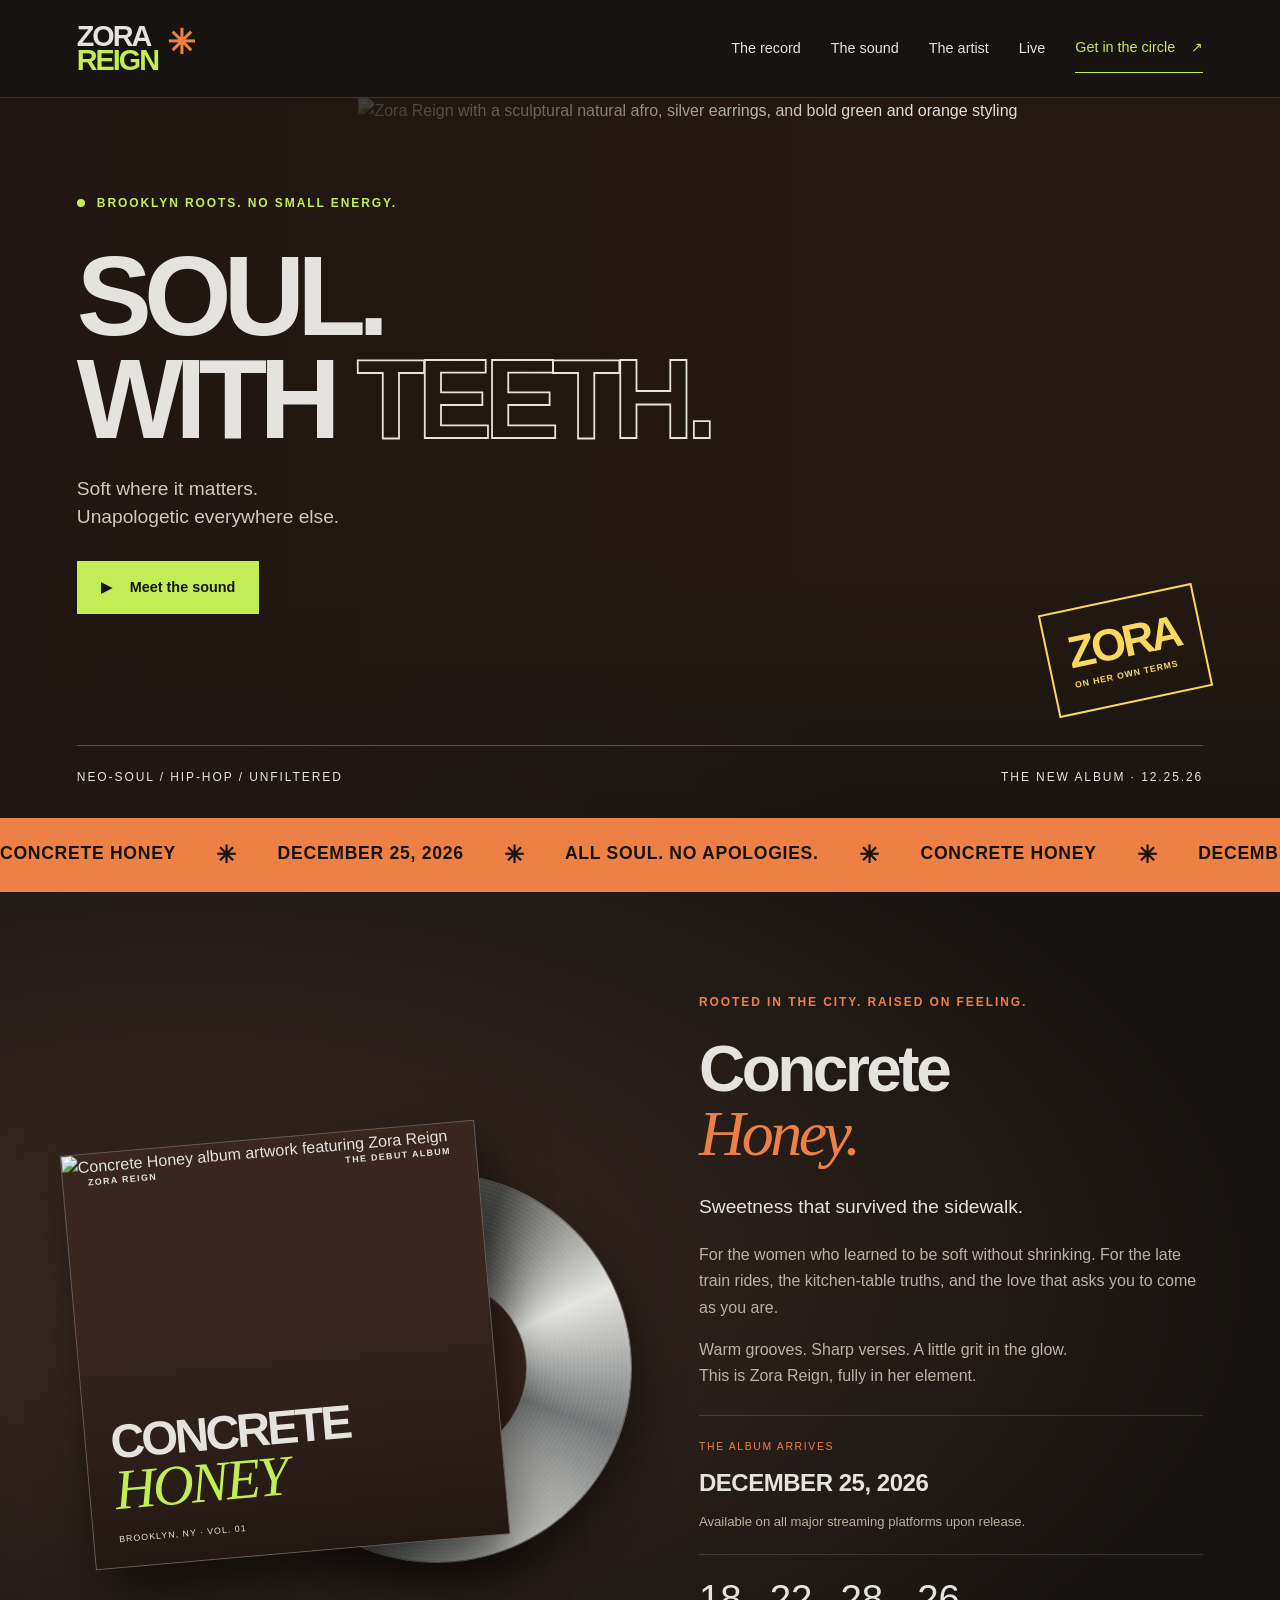
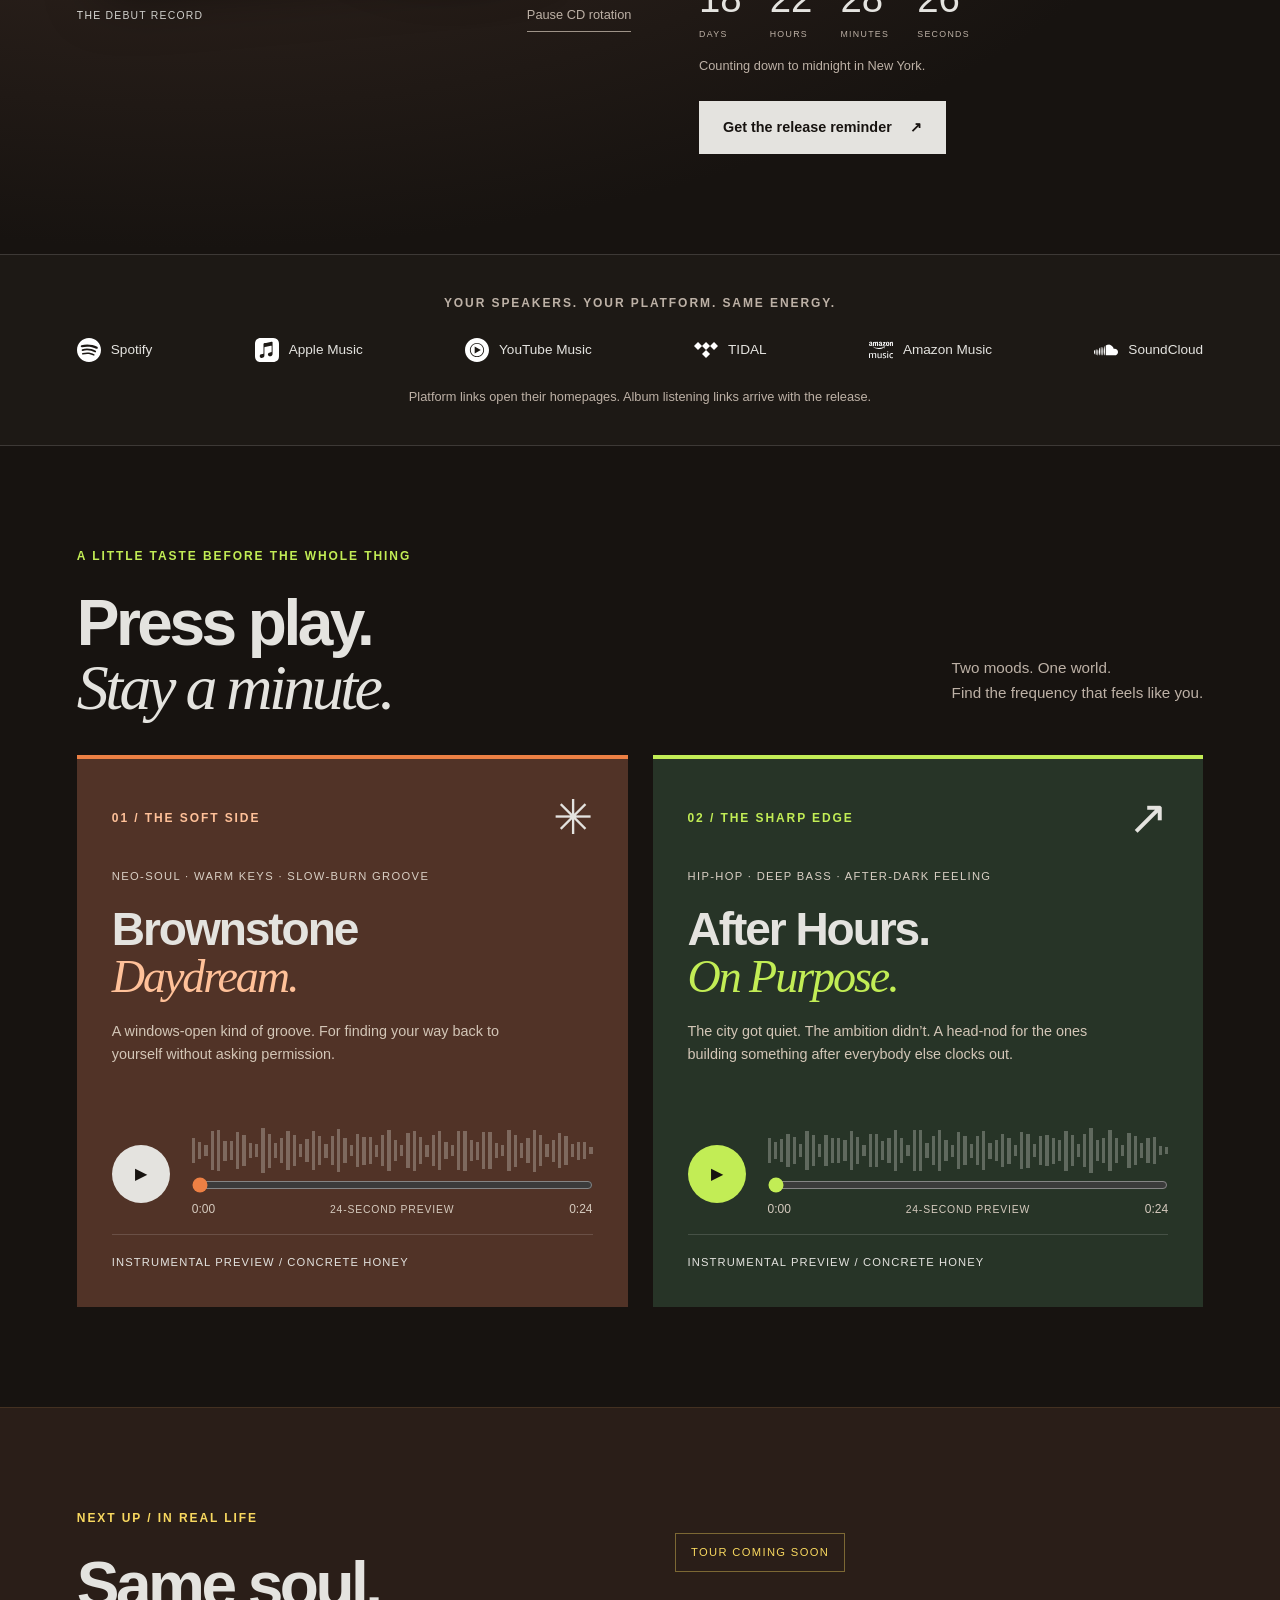
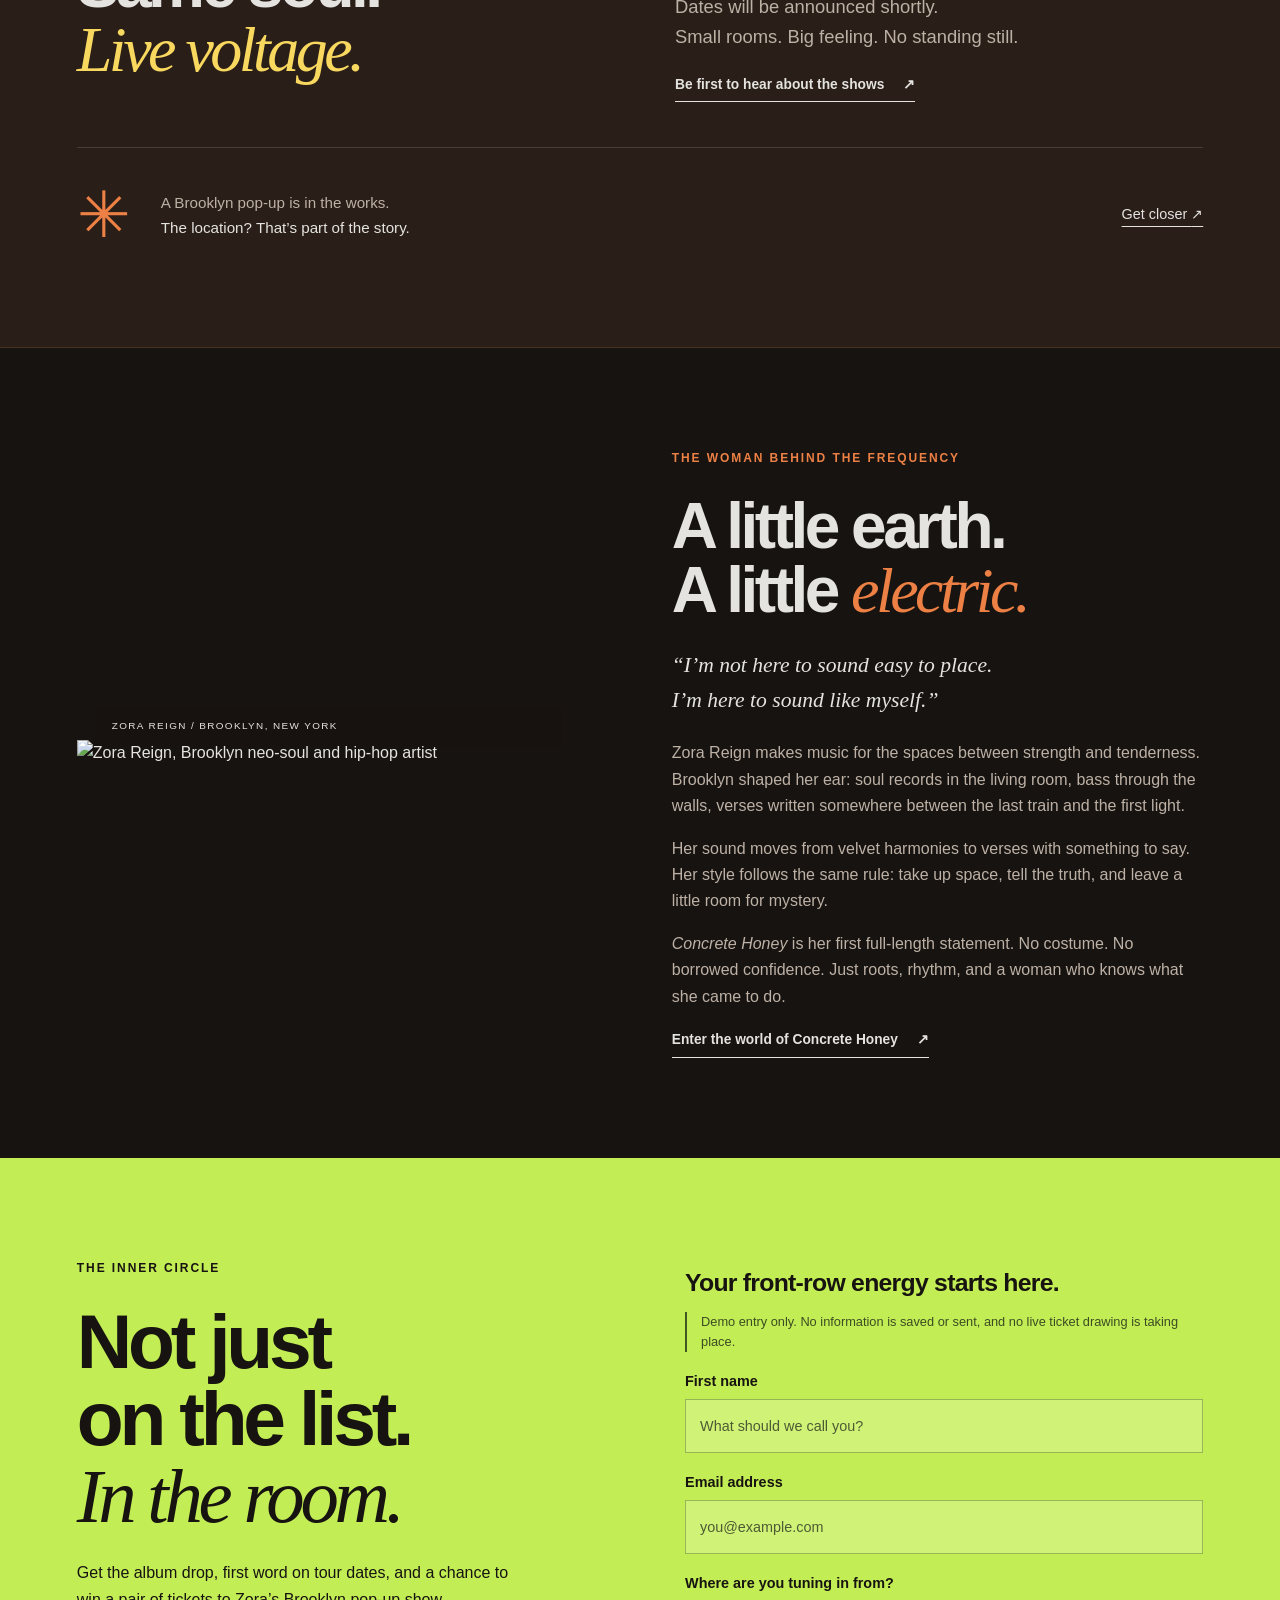
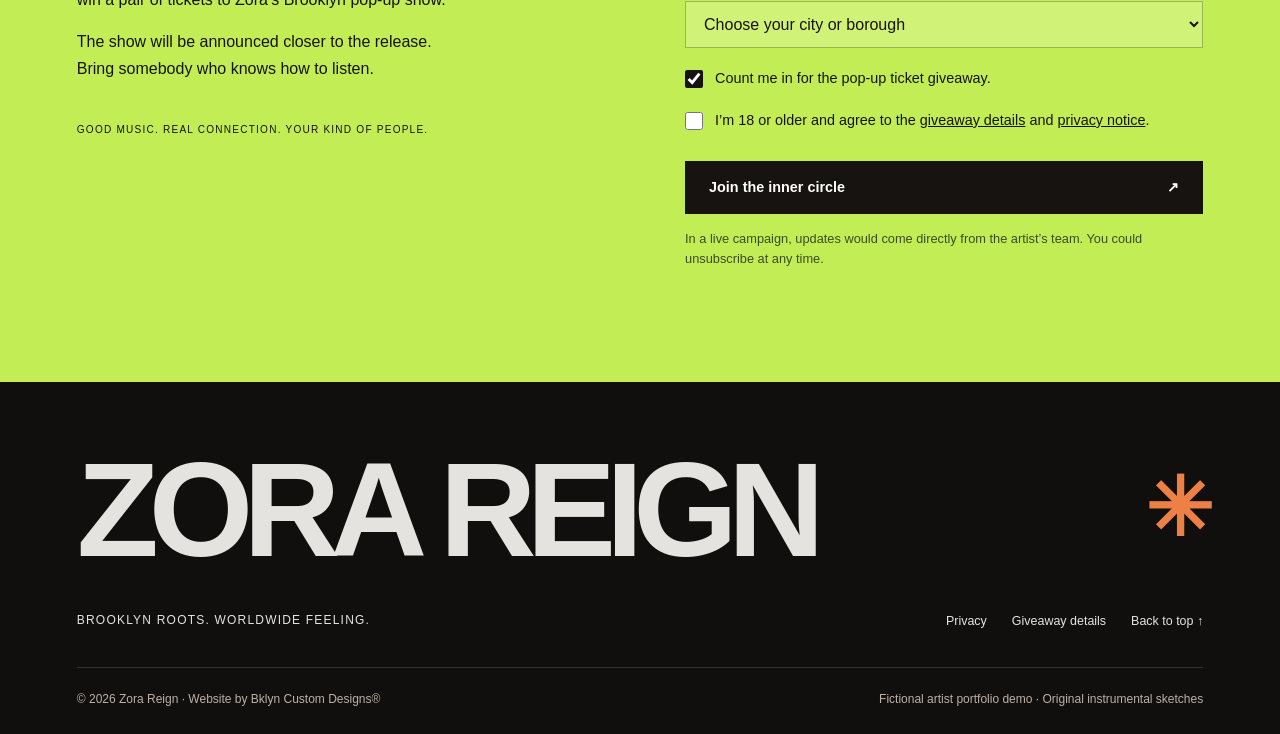
==== index.html @ 590b7a4b "Add Zora Reign artist website" ====
<!doctype html>
<html lang="en">
<head><meta charset="utf-8"><meta name="viewport" content="width=device-width, initial-scale=1"><meta name="theme-color" content="#171310"><meta name="description" content="Enter the world of Zora Reign. Concrete Honey arrives December 25, 2026. Hear the first sounds and get closer to the music."><title>Zora Reign — Concrete Honey · December 25, 2026</title><link rel="icon" href="assets/favicon.svg"><link rel="stylesheet" href="assets/styles.css"><script src="assets/app.js" defer></script></head>
<body>
<a class="skip" href="#main">Skip to content</a>
<header><a class="wordmark" href="index.html" aria-label="Zora Reign home">ZORA<span>REIGN</span><i aria-hidden="true">✳</i></a><button class="menu-button" aria-controls="navigation" aria-expanded="false">Menu <span aria-hidden="true">☰</span></button><nav id="navigation" aria-label="Main navigation"><a href="#album">The record</a><a href="#listen">The sound</a><a href="#artist">The artist</a><a href="#live">Live</a><a class="nav-cta" href="#inner-circle">Get in the circle <span aria-hidden="true">↗</span></a></nav></header>
<main id="main">
<section class="hero" aria-labelledby="hero-title"><img class="hero-photo" src="assets/artist.jpg" alt="Zora Reign with a sculptural natural afro, silver earrings, and bold green and orange styling"><div class="hero-shade"></div><div class="hero-content"><div class="eyebrow"><span class="signal" aria-hidden="true"></span> BROOKLYN ROOTS. NO SMALL ENERGY.</div><h1 id="hero-title">SOUL.<br>WITH <span class="outline-type">TEETH.</span></h1><p>Soft where it matters.<br>Unapologetic everywhere else.</p><a class="button green" href="#listen"><span aria-hidden="true">▶</span> Meet the sound</a></div><div class="hero-bottom"><span>NEO-SOUL / HIP-HOP / UNFILTERED</span><span>THE NEW ALBUM · 12.25.26</span></div><div class="hero-stamp" aria-hidden="true">ZORA<br><small>ON HER OWN TERMS</small></div></section>
<div class="ribbon" aria-label="Concrete Honey arrives December 25, 2026"><div aria-hidden="true">CONCRETE HONEY <span>✳</span> DECEMBER 25, 2026 <span>✳</span> ALL SOUL. NO APOLOGIES. <span>✳</span> CONCRETE HONEY <span>✳</span> DECEMBER 25, 2026 <span>✳</span></div></div>
<section class="album section" id="album" aria-labelledby="album-title"><div class="record-art"><div class="record-stage"><div class="disc" aria-hidden="true"><div class="disc-label"><span>ZORA REIGN</span><b>CONCRETE<br>HONEY</b><small>SIDE A / 2026</small></div><div class="disc-hole"></div></div><div class="sleeve"><img src="assets/artist.jpg" alt="Concrete Honey album artwork featuring Zora Reign"><div class="cover-top"><span>ZORA REIGN</span><span>THE DEBUT ALBUM</span></div><div class="cover-title">CONCRETE<br><em>HONEY</em></div><span class="cover-edition">BROOKLYN, NY · VOL. 01</span></div></div><div class="art-controls"><span>THE DEBUT RECORD</span><button id="spin-control" aria-pressed="true">Pause CD rotation</button></div></div><div class="album-copy"><span class="eyebrow orange">ROOTED IN THE CITY. RAISED ON FEELING.</span><h2 id="album-title">Concrete<br><em>Honey.</em></h2><p class="lead">Sweetness that survived the sidewalk.</p><p>For the women who learned to be soft without shrinking. For the late train rides, the kitchen-table truths, and the love that asks you to come as you are.</p><p>Warm grooves. Sharp verses. A little grit in the glow.<br>This is Zora Reign, fully in her element.</p><div class="release"><span>THE ALBUM ARRIVES</span><strong>DECEMBER 25, 2026</strong><span>Available on all major streaming platforms upon release.</span></div><div class="countdown" aria-label="Time until album release"><div><strong id="days">82</strong><span>DAYS</span></div><div><strong id="hours">00</strong><span>HOURS</span></div><div><strong id="minutes">00</strong><span>MINUTES</span></div><div><strong id="seconds">00</strong><span>SECONDS</span></div></div><p id="release-status" class="small" aria-live="polite">Counting down to midnight in New York.</p><a class="button silver" href="#inner-circle">Get the release reminder <span aria-hidden="true">↗</span></a></div></section>
<section class="platform-section"><span class="eyebrow">YOUR SPEAKERS. YOUR PLATFORM. SAME ENERGY.</span><div class="platforms"><a href="https://open.spotify.com/" target="_blank" rel="noopener noreferrer"><img src="assets/spotify.svg" alt="">Spotify<span class="sr"> (platform homepage, opens a new tab)</span></a><a href="https://music.apple.com/" target="_blank" rel="noopener noreferrer"><img src="assets/applemusic.svg" alt="">Apple Music<span class="sr"> (platform homepage, opens a new tab)</span></a><a href="https://music.youtube.com/" target="_blank" rel="noopener noreferrer"><img src="assets/youtubemusic.svg" alt="">YouTube Music<span class="sr"> (platform homepage, opens a new tab)</span></a><a href="https://tidal.com/" target="_blank" rel="noopener noreferrer"><img src="assets/tidal.svg" alt="">TIDAL<span class="sr"> (platform homepage, opens a new tab)</span></a><a href="https://music.amazon.com/" target="_blank" rel="noopener noreferrer"><img src="assets/amazonmusic.svg" alt="">Amazon Music<span class="sr"> (platform homepage, opens a new tab)</span></a><a href="https://soundcloud.com/" target="_blank" rel="noopener noreferrer"><img src="assets/soundcloud.svg" alt="">SoundCloud<span class="sr"> (platform homepage, opens a new tab)</span></a></div><p class="small">Platform links open their homepages. Album listening links arrive with the release.</p></section>
<section class="listen section" id="listen" aria-labelledby="listen-title"><div class="section-heading"><div><span class="eyebrow green-text">A LITTLE TASTE BEFORE THE WHOLE THING</span><h2 id="listen-title">Press play.<br><em>Stay a minute.</em></h2></div><p>Two moods. One world.<br>Find the frequency that feels like you.</p></div><div class="tracks">
<section class="track track-warm" aria-labelledby="brownstone-title" data-track="brownstone"><div class="track-top"><span class="eyebrow">01 / THE SOFT SIDE</span><span class="track-symbol" aria-hidden="true">✳</span></div><span class="track-genre">NEO-SOUL · WARM KEYS · SLOW-BURN GROOVE</span><h3 id="brownstone-title">Brownstone<br><em>Daydream.</em></h3><p>A windows-open kind of groove. For finding your way back to yourself without asking permission.</p><div class="audio-player"><button class="play-button" aria-label="Play Brownstone Daydream preview"><span aria-hidden="true">▶</span></button><div class="audio-main"><div class="waveform" aria-hidden="true"></div><label class="sr" for="seek-brownstone">Seek Brownstone Daydream preview</label><input id="seek-brownstone" class="seek" type="range" min="0" max="24" step="0.1" value="0"><div class="time"><span class="elapsed">0:00</span><span>24-SECOND PREVIEW</span><span class="duration">0:24</span></div></div></div><audio preload="metadata" controls src="assets/audio/brownstone.mp3">Your browser does not support audio playback.</audio><p class="audio-message small" role="status"></p><span class="track-credit">INSTRUMENTAL PREVIEW / CONCRETE HONEY</span></section>
<section class="track track-green" aria-labelledby="after-title" data-track="after-hours"><div class="track-top"><span class="eyebrow">02 / THE SHARP EDGE</span><span class="track-symbol" aria-hidden="true">↗</span></div><span class="track-genre">HIP-HOP · DEEP BASS · AFTER-DARK FEELING</span><h3 id="after-title">After Hours.<br><em>On Purpose.</em></h3><p>The city got quiet. The ambition didn’t. A head-nod for the ones building something after everybody else clocks out.</p><div class="audio-player"><button class="play-button" aria-label="Play After Hours On Purpose preview"><span aria-hidden="true">▶</span></button><div class="audio-main"><div class="waveform" aria-hidden="true"></div><label class="sr" for="seek-after">Seek After Hours On Purpose preview</label><input id="seek-after" class="seek" type="range" min="0" max="24" step="0.1" value="0"><div class="time"><span class="elapsed">0:00</span><span>24-SECOND PREVIEW</span><span class="duration">0:24</span></div></div></div><audio preload="metadata" controls src="assets/audio/after-hours.mp3">Your browser does not support audio playback.</audio><p class="audio-message small" role="status"></p><span class="track-credit">INSTRUMENTAL PREVIEW / CONCRETE HONEY</span></section>
</div></section>
<section class="live section" id="live" aria-labelledby="live-title"><span class="eyebrow yellow">NEXT UP / IN REAL LIFE</span><div class="live-row"><h2 id="live-title">Same soul.<br><em>Live voltage.</em></h2><div><span class="live-pill">TOUR COMING SOON</span><p>Dates will be announced shortly.<br>Small rooms. Big feeling. No standing still.</p><a class="text-link" href="#inner-circle">Be first to hear about the shows <span aria-hidden="true">↗</span></a></div></div><div class="live-note"><span aria-hidden="true">✳</span><p>A Brooklyn pop-up is in the works.<br><strong>The location? That’s part of the story.</strong></p><a href="#inner-circle">Get closer <span aria-hidden="true">↗</span></a></div></section>
<section class="artist section" id="artist" aria-labelledby="artist-title"><div class="artist-image"><img src="assets/artist.jpg" alt="Zora Reign, Brooklyn neo-soul and hip-hop artist" loading="lazy"><span class="image-label">ZORA REIGN / BROOKLYN, NEW YORK</span></div><div class="artist-copy"><span class="eyebrow orange">THE WOMAN BEHIND THE FREQUENCY</span><h2 id="artist-title">A little earth.<br>A little <em>electric.</em></h2><p class="lead">“I’m not here to sound easy to place.<br>I’m here to sound like myself.”</p><p>Zora Reign makes music for the spaces between strength and tenderness. Brooklyn shaped her ear: soul records in the living room, bass through the walls, verses written somewhere between the last train and the first light.</p><p>Her sound moves from velvet harmonies to verses with something to say. Her style follows the same rule: take up space, tell the truth, and leave a little room for mystery.</p><p><em>Concrete Honey</em> is her first full-length statement. No costume. No borrowed confidence. Just roots, rhythm, and a woman who knows what she came to do.</p><a class="text-link" href="#album">Enter the world of Concrete Honey <span aria-hidden="true">↗</span></a></div></section>
<section class="circle section" id="inner-circle" aria-labelledby="circle-title"><div class="circle-copy"><span class="eyebrow">THE INNER CIRCLE</span><h2 id="circle-title">Not just<br>on the list.<br><em>In the room.</em></h2><p>Get the album drop, first word on tour dates, and a chance to win a pair of tickets to Zora’s Brooklyn pop-up show.</p><p>The show will be announced closer to the release.<br>Bring somebody who knows how to listen.</p><span class="circle-note">GOOD MUSIC. REAL CONNECTION. YOUR KIND OF PEOPLE.</span></div><form id="fan-form"><h3>Your front-row energy starts here.</h3><p class="small demo-note">Demo entry only. No information is saved or sent, and no live ticket drawing is taking place.</p><label for="fan-name">First name</label><input id="fan-name" name="name" autocomplete="given-name" maxlength="60" required placeholder="What should we call you?"><label for="fan-email">Email address</label><input id="fan-email" name="email" type="email" autocomplete="email" maxlength="200" required placeholder="you@example.com"><label for="fan-city">Where are you tuning in from?</label><select id="fan-city" name="city" required><option value="">Choose your city or borough</option><option>Brooklyn</option><option>Manhattan</option><option>Queens</option><option>The Bronx</option><option>Staten Island</option><option>Beyond New York City</option></select><label class="check"><input id="ticket-opt-in" name="tickets" type="checkbox" checked><span>Count me in for the pop-up ticket giveaway.</span></label><label class="check"><input name="consent" type="checkbox" required><span>I’m 18 or older and agree to the <a href="giveaway.html">giveaway details</a> and <a href="privacy.html">privacy notice</a>.</span></label><button type="submit" class="button black" disabled>Join the inner circle <span aria-hidden="true">↗</span></button><noscript><p class="small">Enable JavaScript to explore the entry preview. The form stays inactive without it.</p></noscript><div id="form-result" role="status" tabindex="-1" hidden></div><p class="small">In a live campaign, updates would come directly from the artist’s team. You could unsubscribe at any time.</p></form></section>
</main>
<footer><a class="footer-wordmark" href="index.html">ZORA REIGN<span aria-hidden="true">✳</span></a><div class="footer-links"><span>BROOKLYN ROOTS. WORLDWIDE FEELING.</span><div><a href="privacy.html">Privacy</a><a href="giveaway.html">Giveaway details</a><a href="#main">Back to top ↑</a></div></div><div class="footer-fine"><span>© 2026 Zora Reign · Website by Bklyn Custom Designs®</span><span>Fictional artist portfolio demo · Original instrumental sketches</span></div></footer>
</body></html>
---- assets/styles.css ----
:root{--black:#171310;--brown:#38261f;--silver:#e4e3df;--green:#c2ed55;--orange:#ed8044;--yellow:#f8d85f;--muted:#bdb1a6;--line:#ffffff24}*{box-sizing:border-box}html{scroll-behavior:smooth;scroll-padding-top:100px}body{margin:0;background:var(--black);color:var(--silver);font-family:Arial,Helvetica,sans-serif;font-size:1rem;line-height:1.65}button,input,select{font:inherit}button,a,input,select{touch-action:manipulation}button{cursor:pointer}a{color:inherit;text-decoration:none}a:hover{color:var(--green)}:focus-visible{outline:3px solid var(--orange);outline-offset:5px}button:focus-visible{outline-color:var(--yellow)}[hidden]{display:none!important}.sr{position:absolute;width:1px;height:1px;overflow:hidden;clip-path:inset(50%)}.skip{position:fixed;top:-100px;left:10px;background:var(--green);color:var(--black);padding:1rem;z-index:99}.skip:focus{top:10px}header{height:98px;display:flex;align-items:center;justify-content:space-between;padding:0 6%;gap:40px;border-bottom:1px solid var(--line);background:var(--black);position:relative;z-index:10}.wordmark{font-weight:900;font-size:1.8rem;letter-spacing:-.07em;line-height:.83;display:flex;flex-direction:column;position:relative;padding-right:35px}.wordmark span{color:var(--green)}.wordmark i{position:absolute;right:0;top:4px;color:var(--orange);font-size:2.1rem;font-style:normal}nav{display:flex;align-items:center;gap:30px;font-size:.85rem}nav>a{padding:12px 0}.nav-cta{border-bottom:1px solid var(--green);color:var(--green)}.nav-cta span{padding-left:12px}.menu-button{display:none}.hero{position:relative;min-height:720px;overflow:hidden;background:#241911;isolation:isolate}.hero-photo{position:absolute;height:100%;width:72%;right:0;object-fit:cover;object-position:center 36%;z-index:-3}.hero-shade{position:absolute;inset:0;background:linear-gradient(90deg,#201712 0%,#201712fa 19%,#2017129c 42%,#20171205 68%),linear-gradient(0deg,#171310cc,transparent 35%);z-index:-2}.hero-content{padding:95px 6% 135px;max-width:980px}.eyebrow{display:block;font-size:.7rem;font-weight:700;letter-spacing:.16em;line-height:1.7;text-transform:uppercase}.hero .eyebrow{display:flex;align-items:center;gap:12px;color:var(--green)}.signal{width:8px;height:8px;border-radius:50%;background:var(--green)}h1,h2,h3,p{margin-top:0}h1{font-size:clamp(4.6rem,8.8vw,9rem);line-height:.91;font-weight:900;letter-spacing:-.07em;margin:32px 0 25px}.outline-type{color:transparent;-webkit-text-stroke:1.8px var(--silver)}.hero-content p{font-size:1.2rem;line-height:1.45;color:#d3c8bd;margin-bottom:30px}.button{display:inline-flex;align-items:center;justify-content:center;gap:18px;border:0;padding:17px 24px;font-size:.9rem;font-weight:bold;transition:background .2s,transform .2s;line-height:1.3}.button:hover{transform:translateY(-2px);color:var(--black)}.button.green{background:var(--green);color:var(--black)}.button.green:hover{background:#d9f58e}.button.silver{background:var(--silver);color:var(--black)}.button.silver:hover{background:white}.button.black{background:var(--black);color:white}.button.black:hover{background:var(--brown);color:white}.hero-bottom{position:absolute;bottom:30px;left:6%;right:6%;display:flex;justify-content:space-between;border-top:1px solid #ffffff40;padding-top:22px;font-size:.68rem;letter-spacing:.16em}.hero-stamp{position:absolute;right:6%;bottom:115px;color:var(--yellow);border:2px solid var(--yellow);padding:17px 20px;transform:rotate(-12deg);font-size:2.8rem;font-weight:900;letter-spacing:-.08em;line-height:1.1}.hero-stamp small{display:block;letter-spacing:.1em;font-size:.55rem;line-height:2}.ribbon{overflow:hidden;background:var(--orange);color:var(--black);font-weight:900;font-size:1.1rem;letter-spacing:.04em;padding:17px 0;white-space:nowrap}.ribbon>div{display:inline-block;}.ribbon span{display:inline-block;margin:0 35px;font-size:1.5rem;vertical-align:middle}.section{padding:100px 6%}.album{display:grid;grid-template-columns:1.1fr 1fr;gap:6%;align-items:center;background:radial-gradient(ellipse at 15% 40%,#3b2b24,var(--black) 70%)}.record-art{min-width:0}.record-stage{position:relative;width:100%;aspect-ratio:1.18/1}.sleeve{position:absolute;width:75%;aspect-ratio:1;left:0;top:5%;transform:rotate(-5deg);z-index:2;background:var(--brown);box-shadow:10px 24px 55px #0009;overflow:hidden;border:1px solid #ffffff40}.sleeve>img{width:100%;height:100%;object-fit:cover}.sleeve:after{content:'';position:absolute;inset:0;background:linear-gradient(0deg,#201712ed,transparent 60%)}.cover-top{position:absolute;top:5%;left:6%;right:6%;display:flex;justify-content:space-between;gap:10px;font-size:clamp(.45rem,.7vw,.7rem);letter-spacing:.15em;z-index:3;font-weight:bold}.cover-title{position:absolute;left:6%;bottom:12%;font-size:clamp(1.8rem,3.7vw,4rem);letter-spacing:-.07em;font-weight:900;line-height:.93;z-index:3}.cover-title em{font-family:Georgia,serif;color:var(--green);font-size:1.2em;font-weight:400;letter-spacing:-.05em}.cover-edition{position:absolute;bottom:5%;left:6%;font-size:.55rem;letter-spacing:.12em;z-index:3}.disc{position:absolute;right:0;top:13%;width:70%;aspect-ratio:1;border-radius:50%;background:repeating-radial-gradient(circle at center,transparent 0 2px,#ffffff0c 3px 4px),conic-gradient(from 20deg,#525250,#e4e4e0,#727676,#d5d4cf,#545958,#e2e4e0,#777a76,#d0d1c8,#525250);box-shadow:0 0 0 1px #ededed60,12px 20px 40px #0006;animation:spin 15s linear infinite}.disc-label{position:absolute;inset:27%;border-radius:50%;background:var(--brown);border:1px solid #e4e3df70;display:flex;align-items:center;justify-content:center;flex-direction:column;text-align:center;font-size:clamp(.3rem,.5vw,.55rem);letter-spacing:.1em}.disc-label b{font-size:clamp(.7rem,1.2vw,1.3rem);line-height:.95;margin:8px 0 25px}.disc-label small{position:absolute;bottom:13%;font-size:.45rem}.disc-hole{position:absolute;top:46%;left:46%;width:8%;height:8%;border-radius:50%;background:#1c1612;border:4px solid #acada8;box-shadow:0 0 0 5px #ddd8}.disc.paused{animation-play-state:paused}.art-controls{display:flex;justify-content:space-between;align-items:center;gap:15px;font-size:.65rem;letter-spacing:.12em;margin-top:15px}.art-controls button{background:none;color:var(--muted);border:0;border-bottom:1px solid #9e9388;padding:6px 0;font-size:.75rem}.orange{color:var(--orange)}.green-text{color:var(--green)}.yellow{color:var(--yellow)}h2{font-size:clamp(3rem,5vw,5.6rem);line-height:1;letter-spacing:-.055em;font-weight:900;margin:25px 0}h2 em{font-family:Georgia,serif;font-weight:400}.album h2 em{color:var(--orange)}.album-copy>p{max-width:520px;color:var(--muted)}p.lead{font-size:1.2rem;color:var(--silver)}.release{border-top:1px solid var(--line);border-bottom:1px solid var(--line);padding:22px 0;margin:25px 0;display:flex;flex-direction:column;gap:8px}.release>span:first-child{font-size:.65rem;letter-spacing:.16em;color:var(--orange)}.release strong{font-size:1.5rem;letter-spacing:-.02em}.release>span:last-child{font-size:.82rem;color:var(--muted)}.countdown{display:flex;gap:28px}.countdown>div{display:flex;flex-direction:column}.countdown strong{font-size:2.4rem;font-weight:400;line-height:1;font-variant-numeric:tabular-nums}.countdown span{font-size:.55rem;letter-spacing:.15em;color:var(--muted);margin-top:8px}.small{font-size:.77rem;line-height:1.55;color:var(--muted)}#release-status{margin:15px 0 25px}.platform-section{padding:38px 6%;border-block:1px solid var(--line);text-align:center;background:#1d1915}.platform-section>.eyebrow{color:var(--muted)}.platforms{display:flex;justify-content:space-between;gap:20px;flex-wrap:wrap;margin:25px 0}.platforms a{display:flex;align-items:center;gap:10px;font-size:.85rem;white-space:nowrap}.platforms img{width:24px;height:24px;filter:invert(1)}.platform-section p{margin:0}.section-heading{display:flex;align-items:flex-end;justify-content:space-between;gap:40px;margin-bottom:35px}.section-heading h2{margin-bottom:0}.section-heading>p{color:var(--muted);font-size:.95rem}.tracks{display:grid;grid-template-columns:1fr 1fr;gap:25px}.track{padding:35px;min-width:0;position:relative;display:flex;flex-direction:column}.track-warm{background:#513327;border-top:4px solid var(--orange)}.track-green{background:#273427;border-top:4px solid var(--green)}.track-top{display:flex;justify-content:space-between;align-items:center}.track-warm .eyebrow,.track-warm h3 em{color:#ffc199}.track-green .eyebrow,.track-green h3 em{color:var(--green)}.track-symbol{font-size:3rem;line-height:1}.track-genre{font-size:.57rem;letter-spacing:.12em;margin-top:25px;color:#d9cfc4}.track h3{font-weight:900;font-size:clamp(2.5rem,3.6vw,4rem);line-height:1.02;letter-spacing:-.045em;margin:20px 0}.track h3 em{font-family:Georgia,serif;font-weight:400}.track>p{color:#d3c6b7;font-size:.9rem;max-width:420px;min-height:66px}.audio-player{display:none;align-items:center;gap:22px;margin:28px 0 15px}.enhanced .audio-player{display:flex}.enhanced audio{display:none}audio{width:100%;margin:25px 0}.play-button{flex-shrink:0;width:58px;height:58px;background:var(--silver);border:0;border-radius:50%;color:var(--black);font-size:1rem}.track-green .play-button{background:var(--green)}.audio-main{flex:1;min-width:0}.waveform{display:flex;align-items:center;gap:3px;height:45px;width:100%;overflow:hidden}.waveform span{background:#e4e3df4d;flex:1;height:var(--bar);min-width:1px}.waveform span.heard{background:var(--orange)}.track-green .waveform span.heard{background:var(--green)}.seek{width:100%;accent-color:var(--orange);height:12px;cursor:pointer;margin:6px 0}.track-green .seek{accent-color:var(--green)}.time{display:flex;justify-content:space-between;gap:10px;align-items:center;font-size:.62rem;color:#d6cbbf;font-variant-numeric:tabular-nums}.time>span:nth-child(2){font-size:.5rem;letter-spacing:.08em}.track-credit{display:block;font-size:.6rem;letter-spacing:.1em;border-top:1px solid var(--line);padding-top:18px;margin-top:auto}.audio-message:empty{display:none}.live{background:#2a1e18;border-block:1px solid #9b70433b}.live-row{display:grid;grid-template-columns:1fr 1fr;gap:70px;align-items:center}.live h2 em{color:var(--yellow)}.live-pill{display:inline-block;border:1px solid #f8d85f66;color:var(--yellow);font-size:.7rem;letter-spacing:.12em;padding:9px 15px;margin-bottom:20px}.live-row p{color:var(--muted);font-size:1.15rem}.text-link{display:inline-block;border-bottom:1px solid currentColor;padding-bottom:5px;font-size:.86rem;font-weight:bold}.text-link span{margin-left:15px}.live-note{display:flex;align-items:center;gap:30px;border-top:1px solid var(--line);margin-top:40px;padding-top:35px}.live-note>span{font-size:4rem;color:var(--orange);line-height:1}.live-note p{margin:0;color:var(--muted);font-size:.95rem}.live-note p strong{font-weight:400;color:var(--silver)}.live-note a{margin-left:auto;text-decoration:underline;text-underline-offset:7px;font-size:.9rem}.artist{display:grid;grid-template-columns:.95fr 1fr;gap:8%;align-items:center}.artist-image{position:relative}.artist-image img{width:100%;aspect-ratio:.9;object-fit:cover;object-position:65% center;filter:saturate(.75)}.image-label{position:absolute;bottom:20px;left:20px;right:20px;padding:12px 15px;background:#171310c9;font-size:.62rem;letter-spacing:.14em}.artist-copy p{color:var(--muted)}.artist-copy .lead{color:var(--silver);font-family:Georgia,serif;font-style:italic;font-size:1.35rem}.artist-copy h2 em{color:var(--orange)}.circle{display:grid;grid-template-columns:1fr 1fr;gap:8%;background:var(--green);color:var(--black)}.circle h2{font-size:clamp(3.5rem,6vw,6.2rem)}.circle p{max-width:440px}.circle-note{display:block;font-size:.63rem;letter-spacing:.12em;margin-top:40px}.circle form{padding-top:10px;max-width:540px}.circle form h3{font-size:1.55rem;letter-spacing:-.03em;line-height:1.2;margin-bottom:15px}.circle .small{color:#3c4b23}.demo-note{border-left:2px solid #405820;padding-left:14px}.circle label:not(.check){display:block;font-size:.78rem;font-weight:bold;margin:18px 0 5px}.circle input:not([type=checkbox]),.circle select{width:100%;padding:13px 14px;background:#f7ffd744;border:1px solid #52692f70;color:var(--black);border-radius:0;min-width:0}.circle input::placeholder{color:#4c5b34;font-size:.9rem}.circle .check{display:flex;align-items:flex-start;gap:12px;font-size:.78rem;line-height:1.5;margin:20px 0}.check input{width:18px;height:18px;accent-color:var(--black);flex-shrink:0;margin:2px 0 0}.check a{text-decoration:underline}.circle a:hover{color:#314813}.circle form>.button{width:100%;justify-content:space-between;margin:10px 0 15px}#form-result{padding:20px;border:1px solid #52692f;background:#effac3;margin:15px 0;font-size:.9rem}.circle form>.small{max-width:none}footer{padding:60px 6% 25px;background:#110f0d}.footer-wordmark{font-size:clamp(3rem,10.5vw,11rem);font-weight:900;letter-spacing:-.075em;line-height:1;display:flex;align-items:center;justify-content:space-between;gap:20px;white-space:nowrap}.footer-wordmark span{color:var(--orange);font-size:.6em}.footer-links{display:flex;justify-content:space-between;gap:25px;border-bottom:1px solid var(--line);padding:35px 0;font-size:.67rem;letter-spacing:.1em}.footer-links>div{display:flex;gap:25px;letter-spacing:0;font-size:.78rem}.footer-fine{padding-top:22px;display:flex;justify-content:space-between;gap:20px;font-size:.67rem;color:var(--muted)}.document{max-width:900px;margin:auto;padding:80px 6%}.document h1{font-size:clamp(3rem,6vw,5rem);line-height:1.05}.document h2{font-size:1.8rem;margin-top:35px}.document p,.document li{color:var(--muted)}.document a{color:var(--green);text-decoration:underline}.document .button{color:var(--black);text-decoration:none;margin-top:30px}.noscript-note{padding:20px 6%;background:var(--brown);margin:0}@keyframes spin{to{transform:rotate(360deg)}}@keyframes marquee{to{transform:translateX(-35%)}}
@media(min-width:1700px){header,main,footer{max-width:2000px;margin:auto}}
@media(max-width:1050px){nav{gap:22px}.hero{min-height:660px}.hero-content{padding-top:100px}.hero-stamp{right:5%;font-size:2.2rem}.album{gap:4%}.section{padding:75px 6%}.countdown{gap:20px}.countdown strong{font-size:2rem}.track{padding:25px}.track h3{font-size:2.8rem}.platforms{justify-content:center;gap:25px}.artist{gap:5%}.live-row{gap:35px}}
@media(max-width:760px){html{scroll-padding-top:20px}header{height:82px;padding:0 6%}.wordmark{font-size:1.55rem}.menu-button{display:flex;gap:14px;border:1px solid #ffffff45;background:none;color:var(--silver);padding:9px 13px;font-size:.8rem}nav{display:none;position:absolute;top:82px;left:0;right:0;background:var(--black);padding:25px 6%;border-bottom:1px solid var(--line);flex-direction:column;align-items:stretch;gap:3px}nav.open{display:flex}nav>a{padding:14px 0;font-size:1rem}.hero{min-height:720px}.hero-photo{width:100%;object-position:65% center;opacity:.75}.hero-shade{background:linear-gradient(90deg,#201712bc,#2017121a),linear-gradient(0deg,#171310f5,transparent 90%)}.hero-content{padding:105px 6% 150px;position:relative}.hero .eyebrow{font-size:.6rem;letter-spacing:.1em;max-width:260px}h1{font-size:clamp(4.2rem,14.5vw,7rem);margin:30px 0;line-height:.95}.hero-content p{font-size:1.05rem}.hero-stamp{bottom:110px;right:7%;font-size:1.8rem;padding:12px 15px}.hero-bottom{flex-direction:column;gap:10px;font-size:.57rem;bottom:25px}.ribbon{font-size:.85rem;padding:12px 0}.ribbon span{margin:0 20px}.section{padding:60px 6%}.album,.artist,.circle,.live-row{grid-template-columns:1fr;gap:45px}.record-art{max-width:560px;width:100%;margin:auto}.record-stage{aspect-ratio:1.18}.cover-title{font-size:clamp(2rem,7vw,4rem)}.cover-top{font-size:.55rem}.disc-label{font-size:.5rem}.disc-label b{font-size:1rem}.album-copy h2{font-size:3.8rem}.album-copy p{max-width:none}.countdown{gap:30px}.countdown strong{font-size:2.4rem}.section-heading{flex-direction:column;align-items:flex-start;gap:25px}.section-heading>p{margin-bottom:0}.tracks{grid-template-columns:1fr;gap:25px}.track{padding:28px}.track h3{font-size:3.1rem}.track>p{min-height:0}.track-genre{font-size:.53rem}.time>span:nth-child(2){font-size:.46rem}.platform-section{padding:35px 6%}.platforms{display:grid;grid-template-columns:1fr 1fr;gap:23px 15px}.platforms a{font-size:.75rem;justify-content:center}.platforms img{width:21px;height:21px}.platform-section>.eyebrow{font-size:.6rem}.live-row{gap:15px}.live-note{gap:18px;flex-wrap:wrap}.live-note>span{font-size:3rem}.live-note p{font-size:.8rem}.live-note a{margin-left:0}.artist-image img{aspect-ratio:1}.artist-copy h2{font-size:3rem}.circle{gap:25px}.circle h2{font-size:4rem}.circle-note{margin-top:20px}.circle form{max-width:none}.circle input:not([type=checkbox]),.circle select{font-size:1rem}.footer-links,.footer-fine{flex-direction:column;gap:18px}.footer-links>div{gap:20px;flex-wrap:wrap}.footer-wordmark{font-size:10.4vw}.art-controls{font-size:.55rem}.art-controls button{font-size:.7rem}.document{padding:60px 6%}.document h1{font-size:3rem}}
@media(prefers-reduced-motion:reduce){html{scroll-behavior:auto}*,*:before,*:after{animation:none!important;transition:none!important}.disc{animation:none}.ribbon>div{animation:none}}
.album-copy,.artist-copy,.circle-copy,.live-row>div{min-width:0}
@media(max-width:760px){.album-copy h2{font-size:clamp(2.8rem,12vw,3.8rem)}.track h3{font-size:clamp(2.4rem,10vw,3.1rem)}.waveform{gap:1px}.time>span:nth-child(2){letter-spacing:0;font-size:.43rem}}

/* Keep functional labels and secondary information readable. */
.eyebrow{font-size:.75rem}nav{font-size:.9rem}.track-genre,.track-credit{font-size:.7rem}.small,.art-controls button{font-size:.8rem}.circle label:not(.check),.circle .check{font-size:.9rem}.footer-links,.footer-fine{font-size:.75rem}.hero-bottom{font-size:.75rem}.time{font-size:.75rem}.time>span:nth-child(2){font-size:.65rem}.button:disabled{cursor:not-allowed;opacity:.6;transform:none}.art-controls button:disabled{cursor:default;opacity:.8}
@media(max-width:760px){.hero .eyebrow{font-size:.7rem}.hero-bottom{font-size:.65rem}.track-genre,.track-credit{font-size:.7rem}.platforms a{font-size:.85rem}.time>span:nth-child(2){font-size:.53rem}.time{font-size:.7rem}.footer-links>div{font-size:.85rem}.platform-section>.eyebrow{font-size:.75rem}}
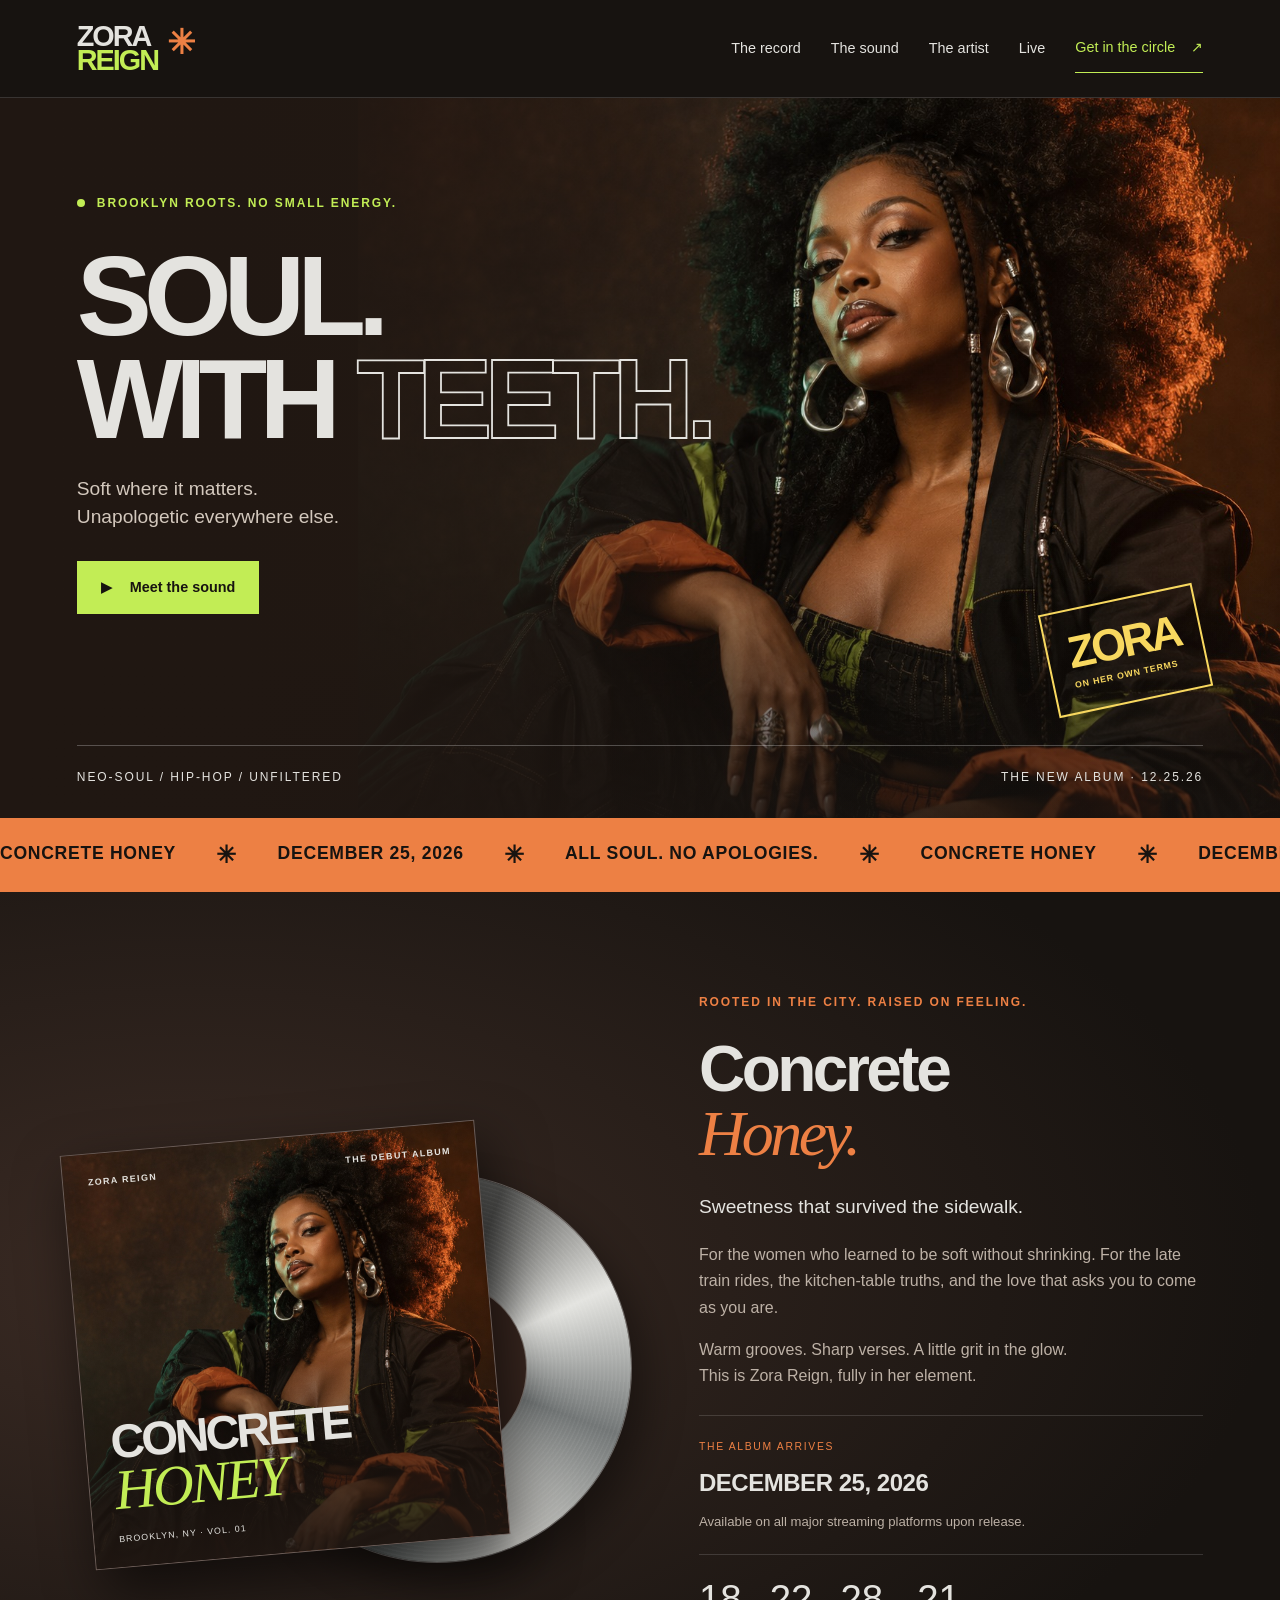
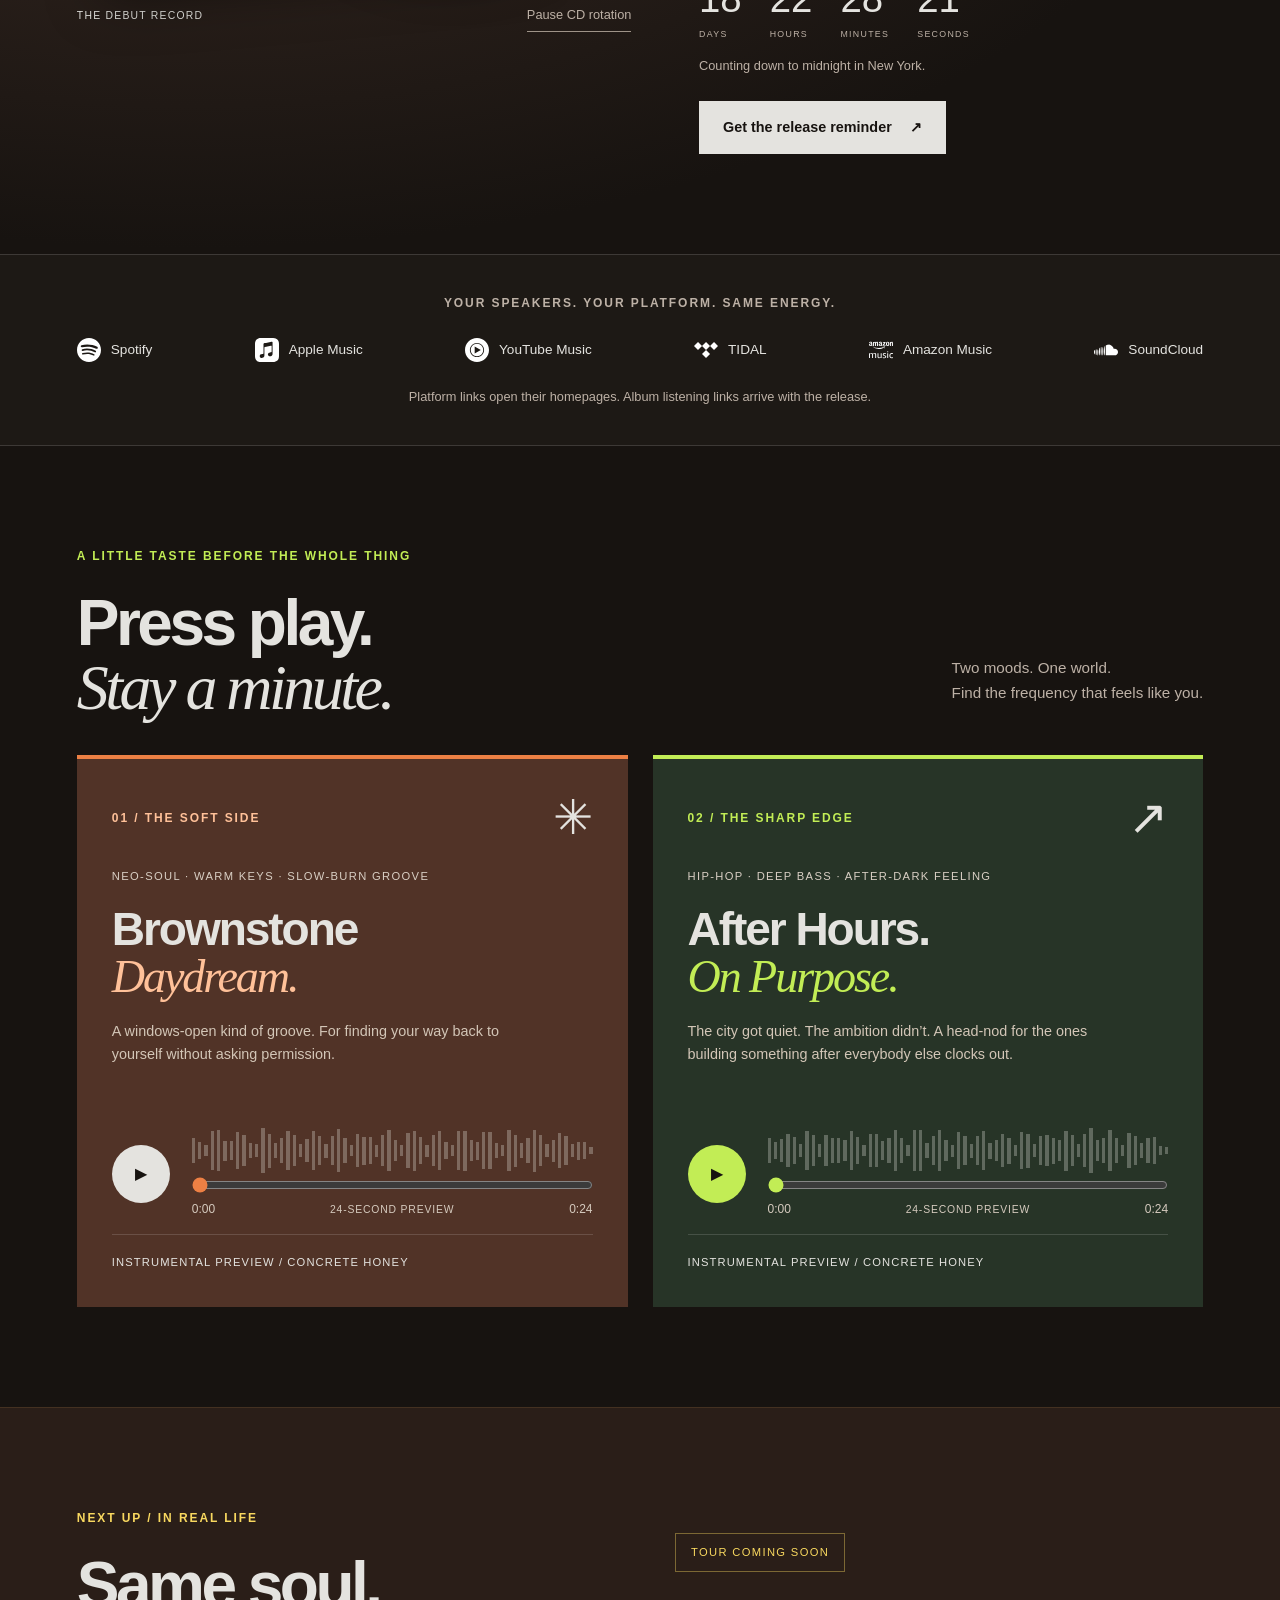
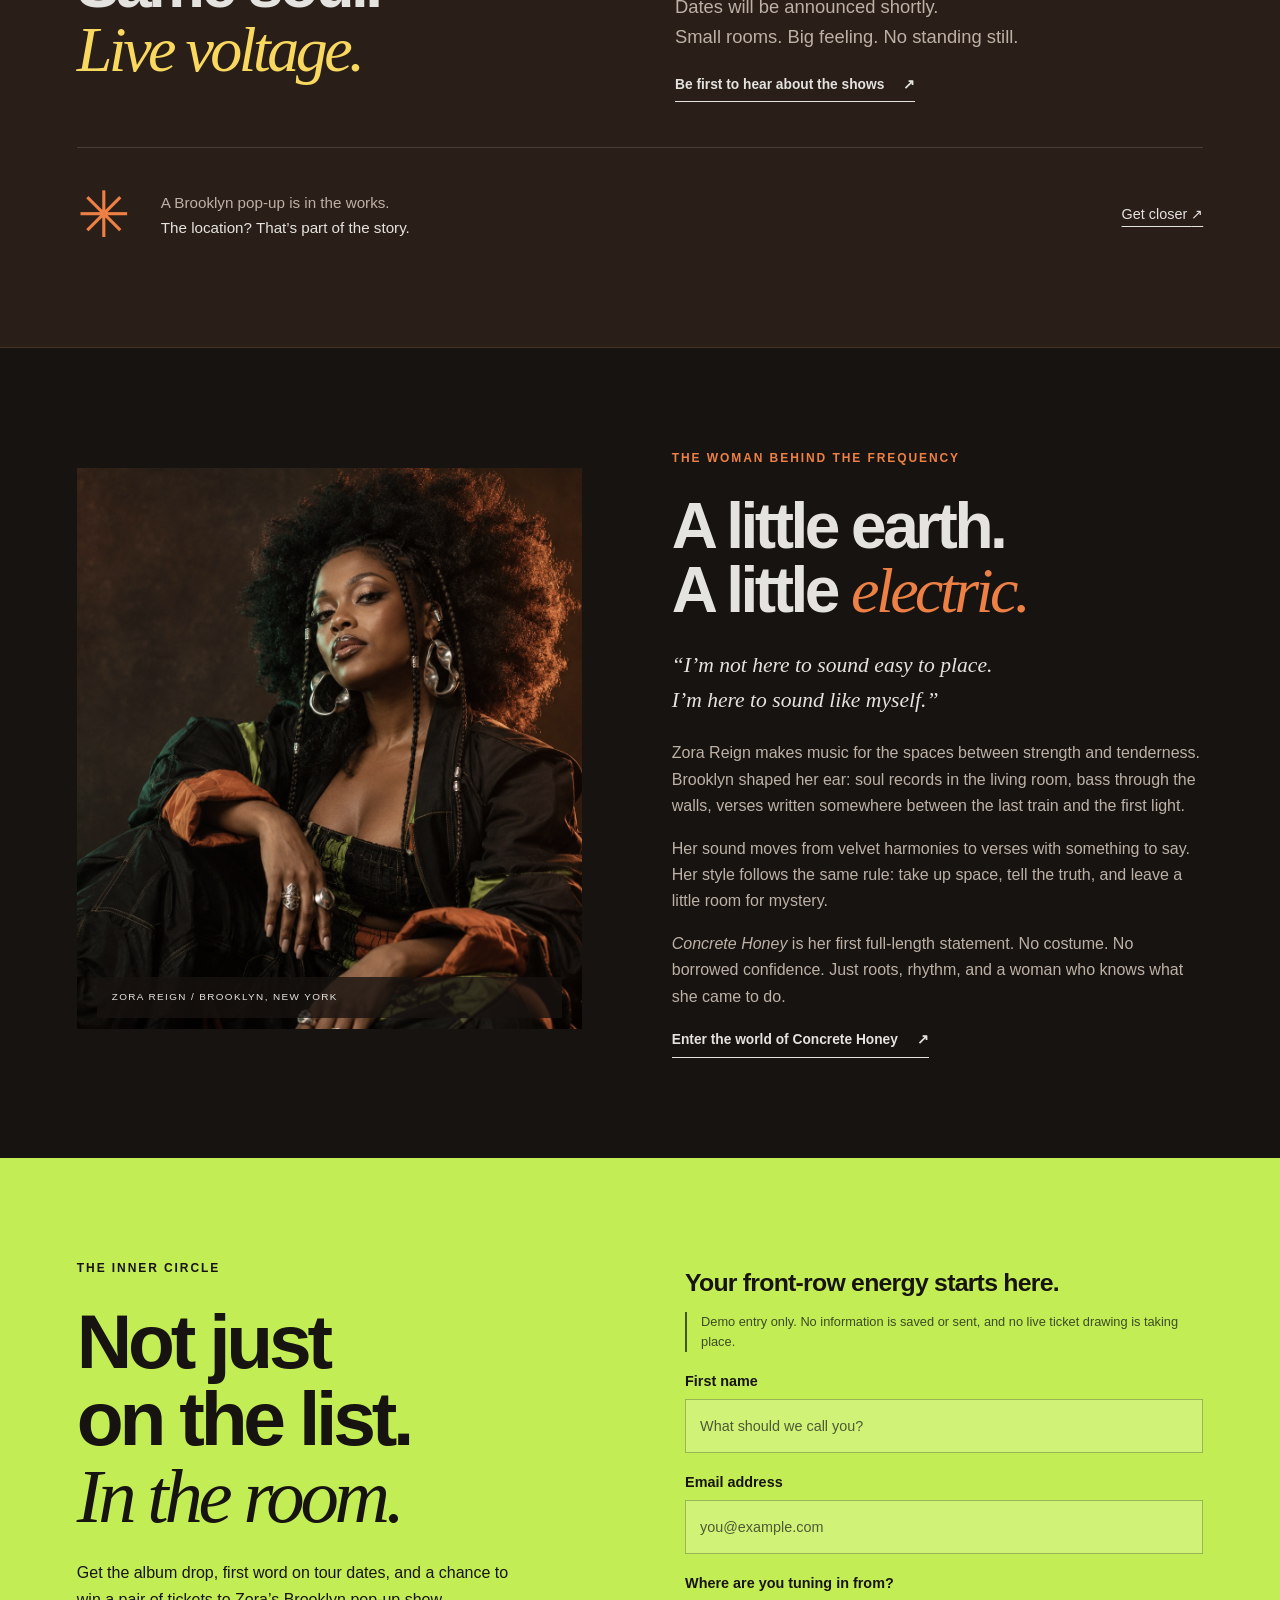
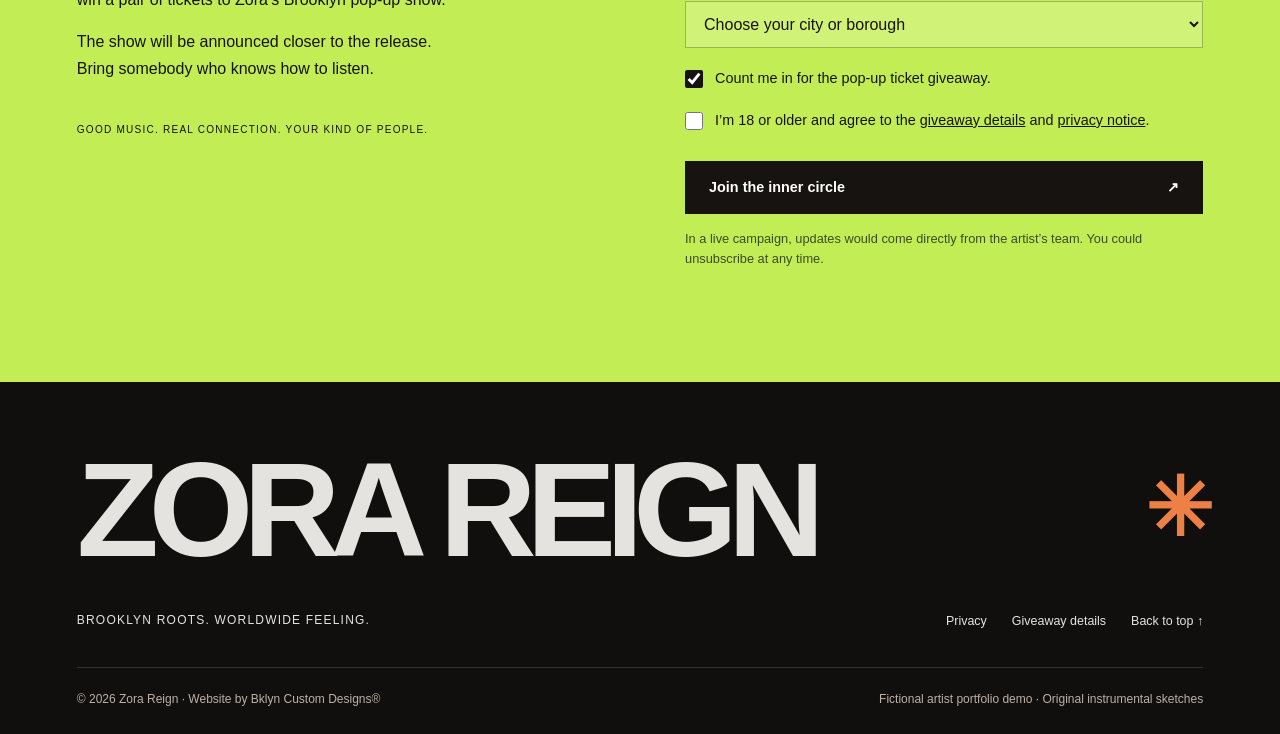
==== commit f4e31203: "Update artist image in index file" ====
--- a/index.html
+++ b/index.html
@@ -5,16 +5,16 @@
 <a class="skip" href="#main">Skip to content</a>
 <header><a class="wordmark" href="index.html" aria-label="Zora Reign home">ZORA<span>REIGN</span><i aria-hidden="true">✳</i></a><button class="menu-button" aria-controls="navigation" aria-expanded="false">Menu <span aria-hidden="true">☰</span></button><nav id="navigation" aria-label="Main navigation"><a href="#album">The record</a><a href="#listen">The sound</a><a href="#artist">The artist</a><a href="#live">Live</a><a class="nav-cta" href="#inner-circle">Get in the circle <span aria-hidden="true">↗</span></a></nav></header>
 <main id="main">
-<section class="hero" aria-labelledby="hero-title"><img class="hero-photo" src="assets/artist.jpg" alt="Zora Reign with a sculptural natural afro, silver earrings, and bold green and orange styling"><div class="hero-shade"></div><div class="hero-content"><div class="eyebrow"><span class="signal" aria-hidden="true"></span> BROOKLYN ROOTS. NO SMALL ENERGY.</div><h1 id="hero-title">SOUL.<br>WITH <span class="outline-type">TEETH.</span></h1><p>Soft where it matters.<br>Unapologetic everywhere else.</p><a class="button green" href="#listen"><span aria-hidden="true">▶</span> Meet the sound</a></div><div class="hero-bottom"><span>NEO-SOUL / HIP-HOP / UNFILTERED</span><span>THE NEW ALBUM · 12.25.26</span></div><div class="hero-stamp" aria-hidden="true">ZORA<br><small>ON HER OWN TERMS</small></div></section>
+<section class="hero" aria-labelledby="hero-title"><img class="hero-photo" src="assets/zora-reign.jpg" alt="Zora Reign with a sculptural natural afro, silver earrings, and bold green and orange styling"><div class="hero-shade"></div><div class="hero-content"><div class="eyebrow"><span class="signal" aria-hidden="true"></span> BROOKLYN ROOTS. NO SMALL ENERGY.</div><h1 id="hero-title">SOUL.<br>WITH <span class="outline-type">TEETH.</span></h1><p>Soft where it matters.<br>Unapologetic everywhere else.</p><a class="button green" href="#listen"><span aria-hidden="true">▶</span> Meet the sound</a></div><div class="hero-bottom"><span>NEO-SOUL / HIP-HOP / UNFILTERED</span><span>THE NEW ALBUM · 12.25.26</span></div><div class="hero-stamp" aria-hidden="true">ZORA<br><small>ON HER OWN TERMS</small></div></section>
 <div class="ribbon" aria-label="Concrete Honey arrives December 25, 2026"><div aria-hidden="true">CONCRETE HONEY <span>✳</span> DECEMBER 25, 2026 <span>✳</span> ALL SOUL. NO APOLOGIES. <span>✳</span> CONCRETE HONEY <span>✳</span> DECEMBER 25, 2026 <span>✳</span></div></div>
-<section class="album section" id="album" aria-labelledby="album-title"><div class="record-art"><div class="record-stage"><div class="disc" aria-hidden="true"><div class="disc-label"><span>ZORA REIGN</span><b>CONCRETE<br>HONEY</b><small>SIDE A / 2026</small></div><div class="disc-hole"></div></div><div class="sleeve"><img src="assets/artist.jpg" alt="Concrete Honey album artwork featuring Zora Reign"><div class="cover-top"><span>ZORA REIGN</span><span>THE DEBUT ALBUM</span></div><div class="cover-title">CONCRETE<br><em>HONEY</em></div><span class="cover-edition">BROOKLYN, NY · VOL. 01</span></div></div><div class="art-controls"><span>THE DEBUT RECORD</span><button id="spin-control" aria-pressed="true">Pause CD rotation</button></div></div><div class="album-copy"><span class="eyebrow orange">ROOTED IN THE CITY. RAISED ON FEELING.</span><h2 id="album-title">Concrete<br><em>Honey.</em></h2><p class="lead">Sweetness that survived the sidewalk.</p><p>For the women who learned to be soft without shrinking. For the late train rides, the kitchen-table truths, and the love that asks you to come as you are.</p><p>Warm grooves. Sharp verses. A little grit in the glow.<br>This is Zora Reign, fully in her element.</p><div class="release"><span>THE ALBUM ARRIVES</span><strong>DECEMBER 25, 2026</strong><span>Available on all major streaming platforms upon release.</span></div><div class="countdown" aria-label="Time until album release"><div><strong id="days">82</strong><span>DAYS</span></div><div><strong id="hours">00</strong><span>HOURS</span></div><div><strong id="minutes">00</strong><span>MINUTES</span></div><div><strong id="seconds">00</strong><span>SECONDS</span></div></div><p id="release-status" class="small" aria-live="polite">Counting down to midnight in New York.</p><a class="button silver" href="#inner-circle">Get the release reminder <span aria-hidden="true">↗</span></a></div></section>
+<section class="album section" id="album" aria-labelledby="album-title"><div class="record-art"><div class="record-stage"><div class="disc" aria-hidden="true"><div class="disc-label"><span>ZORA REIGN</span><b>CONCRETE<br>HONEY</b><small>SIDE A / 2026</small></div><div class="disc-hole"></div></div><div class="sleeve"><img src="assets/zora-reign.jpg" alt="Concrete Honey album artwork featuring Zora Reign"><div class="cover-top"><span>ZORA REIGN</span><span>THE DEBUT ALBUM</span></div><div class="cover-title">CONCRETE<br><em>HONEY</em></div><span class="cover-edition">BROOKLYN, NY · VOL. 01</span></div></div><div class="art-controls"><span>THE DEBUT RECORD</span><button id="spin-control" aria-pressed="true">Pause CD rotation</button></div></div><div class="album-copy"><span class="eyebrow orange">ROOTED IN THE CITY. RAISED ON FEELING.</span><h2 id="album-title">Concrete<br><em>Honey.</em></h2><p class="lead">Sweetness that survived the sidewalk.</p><p>For the women who learned to be soft without shrinking. For the late train rides, the kitchen-table truths, and the love that asks you to come as you are.</p><p>Warm grooves. Sharp verses. A little grit in the glow.<br>This is Zora Reign, fully in her element.</p><div class="release"><span>THE ALBUM ARRIVES</span><strong>DECEMBER 25, 2026</strong><span>Available on all major streaming platforms upon release.</span></div><div class="countdown" aria-label="Time until album release"><div><strong id="days">82</strong><span>DAYS</span></div><div><strong id="hours">00</strong><span>HOURS</span></div><div><strong id="minutes">00</strong><span>MINUTES</span></div><div><strong id="seconds">00</strong><span>SECONDS</span></div></div><p id="release-status" class="small" aria-live="polite">Counting down to midnight in New York.</p><a class="button silver" href="#inner-circle">Get the release reminder <span aria-hidden="true">↗</span></a></div></section>
 <section class="platform-section"><span class="eyebrow">YOUR SPEAKERS. YOUR PLATFORM. SAME ENERGY.</span><div class="platforms"><a href="https://open.spotify.com/" target="_blank" rel="noopener noreferrer"><img src="assets/spotify.svg" alt="">Spotify<span class="sr"> (platform homepage, opens a new tab)</span></a><a href="https://music.apple.com/" target="_blank" rel="noopener noreferrer"><img src="assets/applemusic.svg" alt="">Apple Music<span class="sr"> (platform homepage, opens a new tab)</span></a><a href="https://music.youtube.com/" target="_blank" rel="noopener noreferrer"><img src="assets/youtubemusic.svg" alt="">YouTube Music<span class="sr"> (platform homepage, opens a new tab)</span></a><a href="https://tidal.com/" target="_blank" rel="noopener noreferrer"><img src="assets/tidal.svg" alt="">TIDAL<span class="sr"> (platform homepage, opens a new tab)</span></a><a href="https://music.amazon.com/" target="_blank" rel="noopener noreferrer"><img src="assets/amazonmusic.svg" alt="">Amazon Music<span class="sr"> (platform homepage, opens a new tab)</span></a><a href="https://soundcloud.com/" target="_blank" rel="noopener noreferrer"><img src="assets/soundcloud.svg" alt="">SoundCloud<span class="sr"> (platform homepage, opens a new tab)</span></a></div><p class="small">Platform links open their homepages. Album listening links arrive with the release.</p></section>
 <section class="listen section" id="listen" aria-labelledby="listen-title"><div class="section-heading"><div><span class="eyebrow green-text">A LITTLE TASTE BEFORE THE WHOLE THING</span><h2 id="listen-title">Press play.<br><em>Stay a minute.</em></h2></div><p>Two moods. One world.<br>Find the frequency that feels like you.</p></div><div class="tracks">
 <section class="track track-warm" aria-labelledby="brownstone-title" data-track="brownstone"><div class="track-top"><span class="eyebrow">01 / THE SOFT SIDE</span><span class="track-symbol" aria-hidden="true">✳</span></div><span class="track-genre">NEO-SOUL · WARM KEYS · SLOW-BURN GROOVE</span><h3 id="brownstone-title">Brownstone<br><em>Daydream.</em></h3><p>A windows-open kind of groove. For finding your way back to yourself without asking permission.</p><div class="audio-player"><button class="play-button" aria-label="Play Brownstone Daydream preview"><span aria-hidden="true">▶</span></button><div class="audio-main"><div class="waveform" aria-hidden="true"></div><label class="sr" for="seek-brownstone">Seek Brownstone Daydream preview</label><input id="seek-brownstone" class="seek" type="range" min="0" max="24" step="0.1" value="0"><div class="time"><span class="elapsed">0:00</span><span>24-SECOND PREVIEW</span><span class="duration">0:24</span></div></div></div><audio preload="metadata" controls src="assets/audio/brownstone.mp3">Your browser does not support audio playback.</audio><p class="audio-message small" role="status"></p><span class="track-credit">INSTRUMENTAL PREVIEW / CONCRETE HONEY</span></section>
 <section class="track track-green" aria-labelledby="after-title" data-track="after-hours"><div class="track-top"><span class="eyebrow">02 / THE SHARP EDGE</span><span class="track-symbol" aria-hidden="true">↗</span></div><span class="track-genre">HIP-HOP · DEEP BASS · AFTER-DARK FEELING</span><h3 id="after-title">After Hours.<br><em>On Purpose.</em></h3><p>The city got quiet. The ambition didn’t. A head-nod for the ones building something after everybody else clocks out.</p><div class="audio-player"><button class="play-button" aria-label="Play After Hours On Purpose preview"><span aria-hidden="true">▶</span></button><div class="audio-main"><div class="waveform" aria-hidden="true"></div><label class="sr" for="seek-after">Seek After Hours On Purpose preview</label><input id="seek-after" class="seek" type="range" min="0" max="24" step="0.1" value="0"><div class="time"><span class="elapsed">0:00</span><span>24-SECOND PREVIEW</span><span class="duration">0:24</span></div></div></div><audio preload="metadata" controls src="assets/audio/after-hours.mp3">Your browser does not support audio playback.</audio><p class="audio-message small" role="status"></p><span class="track-credit">INSTRUMENTAL PREVIEW / CONCRETE HONEY</span></section>
 </div></section>
 <section class="live section" id="live" aria-labelledby="live-title"><span class="eyebrow yellow">NEXT UP / IN REAL LIFE</span><div class="live-row"><h2 id="live-title">Same soul.<br><em>Live voltage.</em></h2><div><span class="live-pill">TOUR COMING SOON</span><p>Dates will be announced shortly.<br>Small rooms. Big feeling. No standing still.</p><a class="text-link" href="#inner-circle">Be first to hear about the shows <span aria-hidden="true">↗</span></a></div></div><div class="live-note"><span aria-hidden="true">✳</span><p>A Brooklyn pop-up is in the works.<br><strong>The location? That’s part of the story.</strong></p><a href="#inner-circle">Get closer <span aria-hidden="true">↗</span></a></div></section>
-<section class="artist section" id="artist" aria-labelledby="artist-title"><div class="artist-image"><img src="assets/artist.jpg" alt="Zora Reign, Brooklyn neo-soul and hip-hop artist" loading="lazy"><span class="image-label">ZORA REIGN / BROOKLYN, NEW YORK</span></div><div class="artist-copy"><span class="eyebrow orange">THE WOMAN BEHIND THE FREQUENCY</span><h2 id="artist-title">A little earth.<br>A little <em>electric.</em></h2><p class="lead">“I’m not here to sound easy to place.<br>I’m here to sound like myself.”</p><p>Zora Reign makes music for the spaces between strength and tenderness. Brooklyn shaped her ear: soul records in the living room, bass through the walls, verses written somewhere between the last train and the first light.</p><p>Her sound moves from velvet harmonies to verses with something to say. Her style follows the same rule: take up space, tell the truth, and leave a little room for mystery.</p><p><em>Concrete Honey</em> is her first full-length statement. No costume. No borrowed confidence. Just roots, rhythm, and a woman who knows what she came to do.</p><a class="text-link" href="#album">Enter the world of Concrete Honey <span aria-hidden="true">↗</span></a></div></section>
+<section class="artist section" id="artist" aria-labelledby="artist-title"><div class="artist-image"><img src="assets/zora-reign.jpg" alt="Zora Reign, Brooklyn neo-soul and hip-hop artist" loading="lazy"><span class="image-label">ZORA REIGN / BROOKLYN, NEW YORK</span></div><div class="artist-copy"><span class="eyebrow orange">THE WOMAN BEHIND THE FREQUENCY</span><h2 id="artist-title">A little earth.<br>A little <em>electric.</em></h2><p class="lead">“I’m not here to sound easy to place.<br>I’m here to sound like myself.”</p><p>Zora Reign makes music for the spaces between strength and tenderness. Brooklyn shaped her ear: soul records in the living room, bass through the walls, verses written somewhere between the last train and the first light.</p><p>Her sound moves from velvet harmonies to verses with something to say. Her style follows the same rule: take up space, tell the truth, and leave a little room for mystery.</p><p><em>Concrete Honey</em> is her first full-length statement. No costume. No borrowed confidence. Just roots, rhythm, and a woman who knows what she came to do.</p><a class="text-link" href="#album">Enter the world of Concrete Honey <span aria-hidden="true">↗</span></a></div></section>
 <section class="circle section" id="inner-circle" aria-labelledby="circle-title"><div class="circle-copy"><span class="eyebrow">THE INNER CIRCLE</span><h2 id="circle-title">Not just<br>on the list.<br><em>In the room.</em></h2><p>Get the album drop, first word on tour dates, and a chance to win a pair of tickets to Zora’s Brooklyn pop-up show.</p><p>The show will be announced closer to the release.<br>Bring somebody who knows how to listen.</p><span class="circle-note">GOOD MUSIC. REAL CONNECTION. YOUR KIND OF PEOPLE.</span></div><form id="fan-form"><h3>Your front-row energy starts here.</h3><p class="small demo-note">Demo entry only. No information is saved or sent, and no live ticket drawing is taking place.</p><label for="fan-name">First name</label><input id="fan-name" name="name" autocomplete="given-name" maxlength="60" required placeholder="What should we call you?"><label for="fan-email">Email address</label><input id="fan-email" name="email" type="email" autocomplete="email" maxlength="200" required placeholder="you@example.com"><label for="fan-city">Where are you tuning in from?</label><select id="fan-city" name="city" required><option value="">Choose your city or borough</option><option>Brooklyn</option><option>Manhattan</option><option>Queens</option><option>The Bronx</option><option>Staten Island</option><option>Beyond New York City</option></select><label class="check"><input id="ticket-opt-in" name="tickets" type="checkbox" checked><span>Count me in for the pop-up ticket giveaway.</span></label><label class="check"><input name="consent" type="checkbox" required><span>I’m 18 or older and agree to the <a href="giveaway.html">giveaway details</a> and <a href="privacy.html">privacy notice</a>.</span></label><button type="submit" class="button black" disabled>Join the inner circle <span aria-hidden="true">↗</span></button><noscript><p class="small">Enable JavaScript to explore the entry preview. The form stays inactive without it.</p></noscript><div id="form-result" role="status" tabindex="-1" hidden></div><p class="small">In a live campaign, updates would come directly from the artist’s team. You could unsubscribe at any time.</p></form></section>
 </main>
 <footer><a class="footer-wordmark" href="index.html">ZORA REIGN<span aria-hidden="true">✳</span></a><div class="footer-links"><span>BROOKLYN ROOTS. WORLDWIDE FEELING.</span><div><a href="privacy.html">Privacy</a><a href="giveaway.html">Giveaway details</a><a href="#main">Back to top ↑</a></div></div><div class="footer-fine"><span>© 2026 Zora Reign · Website by Bklyn Custom Designs®</span><span>Fictional artist portfolio demo · Original instrumental sketches</span></div></footer>
